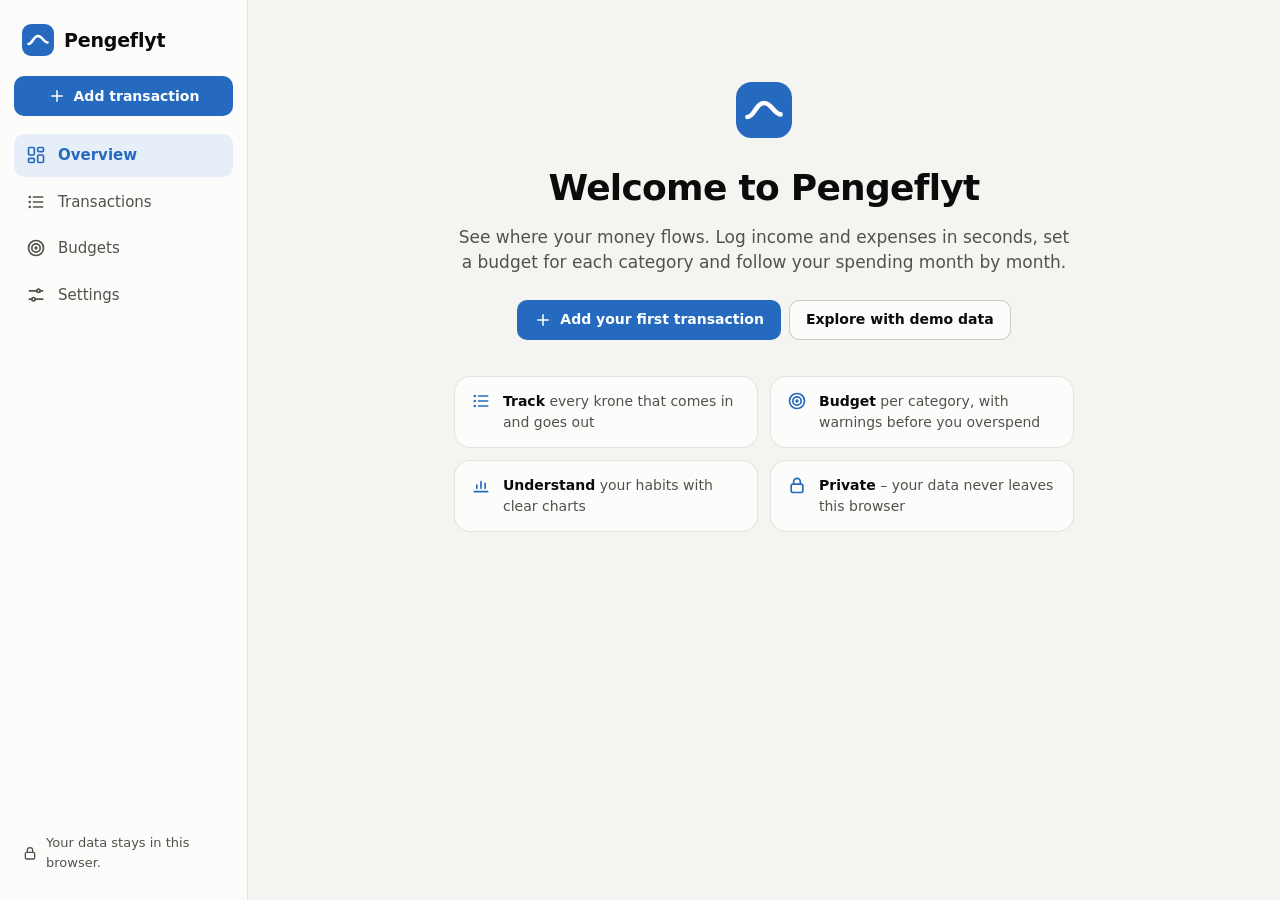
==== index.html @ 9e04ea1e "Add Pengeflyt, a personal finance tracker A zero-install web app (plain HTML, CSS and JavaScript) fo" ====
<!doctype html>
<html lang="en">
<head>
  <meta charset="utf-8">
  <meta name="viewport" content="width=device-width, initial-scale=1, viewport-fit=cover">
  <title>Pengeflyt · Personal finance tracker</title>
  <meta name="description" content="Pengeflyt is a personal finance tracker: log income and expenses, set monthly budgets per category and see where your money goes.">
  <meta name="color-scheme" content="light dark">
  <link rel="icon" href="favicon.svg" type="image/svg+xml">
  <link rel="stylesheet" href="styles.css">
  <script type="module" src="src/app.js"></script>
</head>
<body>
  <a class="skip-link" href="#view">Skip to content</a>

  <div class="app">
    <nav class="sidebar" aria-label="Main">
      <a class="brand" href="#/dashboard">
        <svg class="logo" width="32" height="32" viewBox="0 0 32 32" aria-hidden="true">
          <rect width="32" height="32" rx="9" fill="#256abf"/>
          <path d="M6.5 20c3.8 0 5-8 9.5-8s5.7 6.5 9.5 6.5" fill="none" stroke="#fff" stroke-width="2.6" stroke-linecap="round"/>
        </svg>
        <span>Pengeflyt</span>
      </a>
      <button type="button" class="button button-primary sidebar-add" data-action="add-transaction">
        <span data-icon="plus"></span>Add transaction
      </button>
      <a class="nav-link" href="#/dashboard" data-route="dashboard"><span data-icon="overview"></span><span>Overview</span></a>
      <a class="nav-link" href="#/transactions" data-route="transactions"><span data-icon="list"></span><span>Transactions</span></a>
      <a class="nav-link" href="#/budgets" data-route="budgets"><span data-icon="target"></span><span>Budgets</span></a>
      <a class="nav-link" href="#/settings" data-route="settings"><span data-icon="settings"></span><span>Settings</span></a>
      <p class="sidebar-foot"><span data-icon="lock"></span>Your data stays in this browser.</p>
    </nav>

    <main id="view" class="view" tabindex="-1">
      <p class="loading">Loading…</p>
      <noscript>Pengeflyt needs JavaScript to run.</noscript>
    </main>
  </div>

  <button type="button" class="fab" data-action="add-transaction" aria-label="Add transaction"><span data-icon="plus"></span></button>
  <div id="toasts" class="toasts" aria-live="polite"></div>
  <input type="file" id="import-file" accept=".json,application/json" hidden>

  <!-- Add / edit transaction -->
  <dialog id="tx-dialog" class="sheet" aria-labelledby="tx-dialog-title">
    <form method="dialog" novalidate>
      <header class="sheet-header">
        <h2 id="tx-dialog-title">Add transaction</h2>
        <button type="button" class="icon-button" data-close aria-label="Close"><span data-icon="close"></span></button>
      </header>
      <div class="sheet-body">
        <fieldset class="segmented segmented-wide">
          <legend class="visually-hidden">Type</legend>
          <label><input type="radio" name="type" value="expense" checked><span>Expense</span></label>
          <label><input type="radio" name="type" value="income"><span>Income</span></label>
        </fieldset>

        <div class="field">
          <label for="tx-amount">Amount</label>
          <div class="amount-input">
            <input id="tx-amount" name="amount" inputmode="decimal" autocomplete="off" placeholder="0" aria-describedby="tx-amount-error">
            <span class="amount-currency" data-slot="currency">kr</span>
          </div>
          <p class="field-error" id="tx-amount-error" hidden></p>
        </div>

        <fieldset class="field">
          <legend>Category</legend>
          <div class="category-grid" data-slot="categories"></div>
          <p class="field-error" id="tx-category-error" hidden></p>
        </fieldset>

        <div class="field-row">
          <div class="field">
            <label for="tx-date">Date</label>
            <input class="input" id="tx-date" name="date" type="date" aria-describedby="tx-date-error">
            <p class="field-error" id="tx-date-error" hidden></p>
          </div>
          <div class="field">
            <label for="tx-note">Note <span class="optional">(optional)</span></label>
            <input class="input" id="tx-note" name="note" maxlength="120" autocomplete="off" placeholder="e.g. Weekly shop" aria-describedby="tx-note-error">
            <p class="field-error" id="tx-note-error" hidden></p>
          </div>
        </div>
      </div>
      <footer class="sheet-footer">
        <button type="button" class="button button-ghost-danger" data-delete hidden><span data-icon="trash"></span>Delete</button>
        <span class="spacer"></span>
        <button type="button" class="button button-secondary" data-close>Cancel</button>
        <button type="submit" class="button button-primary">Save</button>
      </footer>
    </form>
  </dialog>

  <!-- Set a monthly budget for one category -->
  <dialog id="budget-dialog" class="sheet sheet-small" aria-labelledby="budget-dialog-title">
    <form method="dialog" novalidate>
      <header class="sheet-header">
        <h2 id="budget-dialog-title">Budget</h2>
        <button type="button" class="icon-button" data-close aria-label="Close"><span data-icon="close"></span></button>
      </header>
      <div class="sheet-body">
        <div class="field">
          <label for="budget-amount">Monthly budget</label>
          <div class="amount-input">
            <input id="budget-amount" name="amount" inputmode="decimal" autocomplete="off" placeholder="0" aria-describedby="budget-hint budget-amount-error">
            <span class="amount-currency" data-slot="currency">kr</span>
          </div>
          <p class="field-error" id="budget-amount-error" hidden></p>
        </div>
        <p class="field-hint" id="budget-hint">
          <span data-slot="hint"></span>
          <button type="button" class="link-button" data-use-suggestion hidden></button>
        </p>
      </div>
      <footer class="sheet-footer">
        <button type="button" class="button button-ghost-danger" data-remove hidden>Remove budget</button>
        <span class="spacer"></span>
        <button type="button" class="button button-secondary" data-close>Cancel</button>
        <button type="submit" class="button button-primary">Save</button>
      </footer>
    </form>
  </dialog>

  <!-- Yes/no questions -->
  <dialog id="confirm-dialog" class="sheet sheet-small" aria-labelledby="confirm-title">
    <form method="dialog">
      <div class="sheet-body confirm-body">
        <h2 id="confirm-title" data-slot="title"></h2>
        <p data-slot="message"></p>
      </div>
      <footer class="sheet-footer">
        <span class="spacer"></span>
        <button value="cancel" class="button button-secondary">Cancel</button>
        <button value="confirm" class="button button-primary" data-slot="confirm">OK</button>
      </footer>
    </form>
  </dialog>

  <script>
    // Browsers refuse to load the app's JavaScript modules from a file:// address,
    // so explain how to start it properly instead of showing a blank page.
    if (location.protocol === 'file:') {
      document.getElementById('view').innerHTML =
        '<div class="file-warning"><h1>Almost there!</h1>' +
        '<p>Browsers block this app when it is opened directly as a file. Start the small local web server from the project folder:</p>' +
        '<pre>python3 serve.py</pre><p>…and open <a href="http://localhost:8000">http://localhost:8000</a>.</p></div>';
    }
  </script>
</body>
</html>
---- styles.css ----
/* Pengeflyt – styles.
   All colors are tokens (custom properties) defined once here and swapped for dark mode.
   Chart colors were checked for contrast and color-blind safety. */

:root {
  color-scheme: light;
  --page: #f4f4f1;
  --surface: #fcfcfb;
  --surface-2: #f0efec;
  --surface-3: #e6e5e0;
  --text: #0b0b0b;
  --text-2: #52514e;
  --text-3: #898781;
  --border: rgba(11, 11, 11, 0.1);
  --border-strong: rgba(11, 11, 11, 0.2);
  --grid: #e1e0d9;
  --axis: #c3c2b7;
  --accent: #256abf;
  --accent-hover: #1c5cab;
  --accent-text: #256abf;
  --accent-soft: rgba(42, 120, 214, 0.1);
  --on-accent: #ffffff;
  --income: #2a78d6;
  --expense: #eb6834;
  --meter-ok: #2a78d6;
  --good: #0ca30c;
  --warning: #fab219;
  --critical: #d03b3b;
  --good-text: #006300;
  --critical-text: #b42828;
  --hover-band: rgba(11, 11, 11, 0.045);
  --toast-bg: #1f1f1e;
  --toast-text: #f0efec;
  --toast-action: #8cbcf5;
  --backdrop: rgba(11, 11, 11, 0.45);
  --shadow-sm: 0 1px 2px rgba(11, 11, 11, 0.04);
  --shadow-lg: 0 16px 40px rgba(11, 11, 11, 0.18), 0 2px 8px rgba(11, 11, 11, 0.08);
  --radius: 16px;
  --radius-sm: 10px;
  --font: system-ui, -apple-system, "Segoe UI", Roboto, "Helvetica Neue", sans-serif;
}

@media (prefers-color-scheme: dark) {
  :root:not([data-theme="light"]) {
    color-scheme: dark;
    --page: #0d0d0d;
    --surface: #1a1a19;
    --surface-2: #242423;
    --surface-3: #2f2f2d;
    --text: #f0efec;
    --text-2: #c3c2b7;
    --text-3: #898781;
    --border: rgba(255, 255, 255, 0.1);
    --border-strong: rgba(255, 255, 255, 0.2);
    --grid: #2c2c2a;
    --axis: #383835;
    --accent-hover: #2a78d6;
    --accent-text: #6da7ec;
    --accent-soft: rgba(57, 135, 229, 0.16);
    --income: #3987e5;
    --expense: #d95926;
    --meter-ok: #3987e5;
    --good-text: #0ca30c;
    --critical-text: #e66767;
    --hover-band: rgba(255, 255, 255, 0.05);
    --toast-bg: #f0efec;
    --toast-text: #0b0b0b;
    --toast-action: #1c5cab;
    --backdrop: rgba(0, 0, 0, 0.6);
    --shadow-sm: none;
    --shadow-lg: 0 16px 40px rgba(0, 0, 0, 0.55);
  }
}

:root[data-theme="dark"] {
  color-scheme: dark;
  --page: #0d0d0d;
  --surface: #1a1a19;
  --surface-2: #242423;
  --surface-3: #2f2f2d;
  --text: #f0efec;
  --text-2: #c3c2b7;
  --text-3: #898781;
  --border: rgba(255, 255, 255, 0.1);
  --border-strong: rgba(255, 255, 255, 0.2);
  --grid: #2c2c2a;
  --axis: #383835;
  --accent-hover: #2a78d6;
  --accent-text: #6da7ec;
  --accent-soft: rgba(57, 135, 229, 0.16);
  --income: #3987e5;
  --expense: #d95926;
  --meter-ok: #3987e5;
  --good-text: #0ca30c;
  --critical-text: #e66767;
  --hover-band: rgba(255, 255, 255, 0.05);
  --toast-bg: #f0efec;
  --toast-text: #0b0b0b;
  --toast-action: #1c5cab;
  --backdrop: rgba(0, 0, 0, 0.6);
  --shadow-sm: none;
  --shadow-lg: 0 16px 40px rgba(0, 0, 0, 0.55);
}

/* ---------- Base ---------- */

*,
*::before,
*::after {
  box-sizing: border-box;
}

html {
  -webkit-text-size-adjust: 100%;
}

body {
  margin: 0;
  background: var(--page);
  color: var(--text);
  font: 15px/1.5 var(--font);
  -webkit-font-smoothing: antialiased;
}

h1,
h2,
h3,
p {
  margin: 0;
}

a {
  color: var(--accent-text);
}

button,
input,
select {
  font: inherit;
  color: inherit;
}

:focus-visible {
  outline: 2px solid var(--accent);
  outline-offset: 2px;
}

/* Without this, classes like .button (display: inline-flex) would show "hidden" elements. */
[hidden] {
  display: none !important;
}

.icon {
  flex: none;
  display: block;
}

[data-icon] {
  display: inline-flex;
}

.visually-hidden {
  position: absolute !important;
  width: 1px;
  height: 1px;
  padding: 0;
  margin: -1px;
  overflow: hidden;
  clip: rect(0 0 0 0);
  white-space: nowrap;
  border: 0;
}

.skip-link {
  position: absolute;
  left: 12px;
  top: -48px;
  z-index: 100;
  padding: 8px 12px;
  border-radius: var(--radius-sm);
  background: var(--surface);
}

.skip-link:focus {
  top: 12px;
  box-shadow: var(--shadow-lg); /* only when visible, or the shadow peeks into the page */
}

.muted {
  color: var(--text-2);
}

.muted-note {
  color: var(--text-2);
  font-size: 14px;
}

kbd {
  display: inline-block;
  padding: 0 5px;
  border: 1px solid var(--border-strong);
  border-bottom-width: 2px;
  border-radius: 5px;
  font: 12px/1.6 var(--font);
}

/* ---------- Layout ---------- */

.app {
  display: grid;
  grid-template-columns: 248px minmax(0, 1fr);
  min-height: 100vh;
  min-height: 100dvh;
}

.sidebar {
  position: sticky;
  top: 0;
  height: 100vh;
  height: 100dvh;
  display: flex;
  flex-direction: column;
  gap: 4px;
  padding: 20px 14px;
  background: var(--surface);
  border-right: 1px solid var(--border);
}

.brand {
  display: flex;
  align-items: center;
  gap: 10px;
  padding: 4px 8px 16px;
  color: var(--text);
  font-size: 19px;
  font-weight: 700;
  letter-spacing: -0.01em;
  text-decoration: none;
}

.sidebar-add {
  margin: 0 0 14px;
}

.nav-link {
  display: flex;
  align-items: center;
  gap: 12px;
  padding: 10px 12px;
  border-radius: var(--radius-sm);
  color: var(--text-2);
  font-weight: 500;
  text-decoration: none;
}

.nav-link:hover {
  background: var(--surface-2);
  color: var(--text);
}

.nav-link[aria-current="page"] {
  background: var(--accent-soft);
  color: var(--accent-text);
  font-weight: 600;
}

.sidebar-foot {
  margin-top: auto;
  display: flex;
  gap: 8px;
  align-items: center;
  padding: 8px;
  color: var(--text-2);
  font-size: 13px;
}

.sidebar-foot .icon {
  width: 16px;
  height: 16px;
}

.view {
  width: 100%;
  max-width: 1120px;
  margin: 0 auto;
  padding: 28px 32px 56px;
}

.view:focus {
  outline: none;
}

.loading {
  color: var(--text-2);
}

.fab {
  display: none;
}

.page-header {
  display: flex;
  flex-wrap: wrap;
  align-items: center;
  justify-content: space-between;
  gap: 12px 16px;
  margin-bottom: 20px;
}

.page-header h1 {
  font-size: 28px;
  font-weight: 700;
  letter-spacing: -0.02em;
}

.page-actions {
  display: flex;
  flex-wrap: wrap;
  align-items: center;
  gap: 8px;
}

.stack {
  display: grid;
  gap: 16px;
}

.view > * + * {
  margin-top: 16px;
}

.grid-2 {
  display: grid;
  grid-template-columns: repeat(auto-fit, minmax(min(100%, 400px), 1fr));
  gap: 16px;
  align-items: start;
}

/* ---------- Cards ---------- */

.card {
  min-width: 0;
  padding: 20px;
  background: var(--surface);
  border: 1px solid var(--border);
  border-radius: var(--radius);
  box-shadow: var(--shadow-sm);
}

.card-header {
  display: flex;
  align-items: flex-start;
  justify-content: space-between;
  gap: 12px;
  margin-bottom: 16px;
}

.card-title {
  font-size: 16px;
  font-weight: 600;
}

.card-subtitle {
  margin-top: 2px;
  color: var(--text-2);
  font-size: 13px;
}

.link,
.link-button {
  flex: none;
  padding: 0;
  border: 0;
  background: none;
  color: var(--accent-text);
  font-size: 14px;
  font-weight: 600;
  text-decoration: none;
  cursor: pointer;
}

.link:hover,
.link-button:hover {
  text-decoration: underline;
}

/* ---------- Buttons & inputs ---------- */

.button {
  display: inline-flex;
  align-items: center;
  justify-content: center;
  gap: 8px;
  min-height: 40px;
  padding: 0 16px;
  border: 1px solid transparent;
  border-radius: var(--radius-sm);
  font-size: 14px;
  font-weight: 600;
  line-height: 1.2;
  text-decoration: none;
  white-space: nowrap;
  cursor: pointer;
  transition: background-color 0.15s, border-color 0.15s;
}

.button .icon {
  width: 18px;
  height: 18px;
}

.button-small {
  min-height: 32px;
  padding: 0 12px;
  font-size: 13px;
}

.button-primary {
  background: var(--accent);
  color: var(--on-accent);
}

.button-primary:hover {
  background: var(--accent-hover);
}

.button-secondary {
  background: var(--surface);
  border-color: var(--border-strong);
  color: var(--text);
}

.button-secondary:hover {
  background: var(--surface-2);
}

.button-danger {
  background: var(--critical);
  color: #fff;
}

.button-danger:hover {
  background: #b42828;
}

.button-ghost-danger {
  padding: 0 10px;
  background: transparent;
  color: var(--critical-text);
}

.button-ghost-danger:hover {
  background: color-mix(in oklab, var(--critical) 10%, transparent);
}

.button:disabled {
  opacity: 0.45;
  cursor: not-allowed;
}

.button-row {
  display: flex;
  flex-wrap: wrap;
  gap: 8px;
}

.icon-button {
  display: grid;
  place-items: center;
  width: 36px;
  height: 36px;
  padding: 0;
  border: 0;
  border-radius: var(--radius-sm);
  background: transparent;
  color: var(--text-2);
  cursor: pointer;
}

.icon-button:hover {
  background: var(--surface-2);
  color: var(--text);
}

.input {
  min-height: 40px;
  padding: 0 12px;
  border: 1px solid var(--border-strong);
  border-radius: var(--radius-sm);
  background: var(--surface);
  color: var(--text);
}

.input:focus-visible {
  outline: 2px solid var(--accent);
  outline-offset: -1px;
}

select.input {
  padding-right: 8px;
}

.segmented {
  display: inline-flex;
  gap: 2px;
  margin: 0;
  padding: 3px;
  border: 0;
  border-radius: var(--radius-sm);
  background: var(--surface-3);
}

.segmented label {
  position: relative;
  flex: 1;
}

.segmented input {
  position: absolute;
  inset: 0;
  margin: 0;
  opacity: 0;
  cursor: pointer;
}

.segmented span {
  display: block;
  padding: 6px 12px;
  border-radius: 8px;
  color: var(--text-2);
  font-size: 14px;
  font-weight: 500;
  text-align: center;
  white-space: nowrap;
}

.segmented input:checked + span {
  background: var(--surface);
  color: var(--text);
  box-shadow: 0 1px 3px rgba(11, 11, 11, 0.12);
}

.segmented input:focus-visible + span {
  outline: 2px solid var(--accent);
  outline-offset: 1px;
}

.segmented-wide {
  display: flex;
}

.segmented-wide span {
  padding: 8px 12px;
  font-size: 15px;
}

/* ---------- Month switcher ---------- */

.month-switcher {
  display: inline-flex;
  align-items: center;
  padding: 3px;
  background: var(--surface);
  border: 1px solid var(--border);
  border-radius: 999px;
}

.month-switcher .icon-button {
  width: 34px;
  height: 34px;
  border-radius: 999px;
}

.month-label {
  min-width: 140px;
  padding: 6px 8px;
  border: 0;
  border-radius: 999px;
  background: none;
  font-weight: 600;
  cursor: pointer;
}

.month-label:hover {
  background: var(--surface-2);
}

/* ---------- Overview ---------- */

.hero-label {
  color: var(--text-2);
  font-size: 14px;
  font-weight: 500;
}

.hero-value {
  margin: 4px 0 6px;
  font-size: clamp(40px, 7vw, 56px);
  font-weight: 650;
  line-height: 1.05;
  letter-spacing: -0.02em;
}

.hero-note {
  color: var(--text-2);
}

.stats {
  display: grid;
  grid-template-columns: repeat(auto-fit, minmax(130px, 1fr));
  gap: 16px;
  margin: 20px 0 0;
  padding-top: 18px;
  border-top: 1px solid var(--border);
}

.stat dt {
  color: var(--text-2);
  font-size: 13px;
  font-weight: 500;
}

.stat dd {
  margin: 0;
}

.stat .stat-value {
  margin-top: 2px;
  font-size: 22px;
  font-weight: 600;
  letter-spacing: -0.01em;
}

.stat-note,
.delta {
  color: var(--text-2);
  font-size: 13px;
}

.delta {
  display: inline-flex;
  align-items: center;
  gap: 3px;
}

.delta.is-good {
  color: var(--good-text);
}

.delta.is-bad {
  color: var(--critical-text);
}

.cat-bars {
  display: grid;
  gap: 2px;
  margin: 0;
  padding: 0;
  list-style: none;
}

.cat-bar {
  display: grid;
  grid-template-columns: minmax(0, 1fr) auto;
  grid-template-areas:
    "label value"
    "bar bar";
  gap: 6px 12px;
  margin: 0 -10px;
  padding: 8px 10px;
  border-radius: var(--radius-sm);
  color: inherit;
  text-decoration: none;
}

.cat-bar:hover {
  background: var(--surface-2);
}

.cat-bar-label {
  grid-area: label;
  display: flex;
  align-items: center;
  gap: 8px;
  min-width: 0;
  font-weight: 500;
}

.cat-bar-value {
  grid-area: value;
  display: flex;
  gap: 8px;
  align-items: baseline;
  font-variant-numeric: tabular-nums;
}

.cat-bar-value strong {
  font-weight: 600;
}

.cat-bar-share {
  min-width: 3ch;
  color: var(--text-2);
  font-size: 13px;
  text-align: right;
}

.cat-bar-track {
  grid-area: bar;
  height: 8px;
}

.cat-bar-fill {
  display: block;
  height: 100%;
  min-width: 2px;
  border-radius: 0 4px 4px 0;
  background: var(--expense);
}

.cat-icon {
  font-size: 18px;
  line-height: 1;
}

.cat-name {
  display: flex;
  align-items: center;
  gap: 8px;
  min-width: 0;
  font-weight: 500;
}

/* Income vs. expenses chart */

.toggle {
  display: inline-flex;
  flex: none;
  padding: 2px;
  border-radius: 8px;
  background: var(--surface-3);
}

.toggle button {
  display: grid;
  place-items: center;
  width: 32px;
  height: 28px;
  padding: 0;
  border: 0;
  border-radius: 6px;
  background: transparent;
  color: var(--text-2);
  cursor: pointer;
}

.toggle button[aria-pressed="true"] {
  background: var(--surface);
  color: var(--text);
  box-shadow: 0 1px 3px rgba(11, 11, 11, 0.12);
}

.legend {
  display: flex;
  flex-wrap: wrap;
  gap: 16px;
  margin-bottom: 8px;
  color: var(--text-2);
  font-size: 13px;
}

.legend-item {
  display: inline-flex;
  align-items: center;
  gap: 6px;
}

.legend-swatch {
  width: 10px;
  height: 10px;
  border-radius: 2px;
}

.swatch-income,
.key-income {
  background: var(--income);
}

.swatch-expense,
.key-expense {
  background: var(--expense);
}

.chart {
  position: relative;
  min-height: 240px;
}

.chart svg {
  display: block;
  overflow: visible;
}

.chart .gridline {
  stroke: var(--grid);
  stroke-width: 1;
}

.chart .baseline {
  stroke: var(--axis);
  stroke-width: 1;
}

.chart .tick {
  fill: var(--text-3);
  font-size: 11px;
  font-variant-numeric: tabular-nums;
}

.chart .x-tick {
  font-size: 12px;
}

.chart .x-tick.is-selected {
  fill: var(--text);
  font-weight: 600;
}

.chart .bar-income {
  fill: var(--income);
}

.chart .bar-expense {
  fill: var(--expense);
}

.chart .band {
  fill: transparent;
}

.chart .band.is-active {
  fill: var(--hover-band);
}

.chart .hit {
  fill: transparent;
  outline: none;
}

.chart .hit:focus-visible {
  stroke: var(--accent);
  stroke-width: 2;
}

.chart-tooltip {
  position: absolute;
  top: 0;
  left: 0;
  z-index: 5;
  min-width: 168px;
  padding: 10px 12px;
  border: 1px solid var(--border);
  border-radius: var(--radius-sm);
  background: var(--surface);
  box-shadow: var(--shadow-lg);
  font-size: 13px;
  pointer-events: none;
}

.tooltip-title {
  margin-bottom: 6px;
  color: var(--text-2);
  font-weight: 600;
}

.tooltip-row {
  display: flex;
  align-items: center;
  gap: 8px;
  margin-top: 2px;
}

.tooltip-row strong {
  font-variant-numeric: tabular-nums;
}

.tooltip-row span:last-child {
  color: var(--text-2);
}

.tooltip-key {
  width: 12px;
  height: 2px;
  border-radius: 1px;
}

.tooltip-net {
  margin-top: 6px;
  padding-top: 6px;
  border-top: 1px solid var(--border);
}

.table-scroll {
  overflow-x: auto;
}

.data-table {
  width: 100%;
  border-collapse: collapse;
  font-size: 14px;
  font-variant-numeric: tabular-nums;
}

.data-table th,
.data-table td {
  padding: 8px 6px;
  border-bottom: 1px solid var(--border);
  text-align: right;
  white-space: nowrap;
}

.data-table th:first-child {
  text-align: left;
}

.data-table thead th {
  color: var(--text-2);
  font-size: 13px;
  font-weight: 600;
}

.data-table tbody th {
  font-weight: 500;
}

/* Budget meters & status */

.meter {
  position: relative;
  height: 8px;
  border-radius: 999px;
  background: var(--surface-3);
  background: color-mix(in oklab, var(--meter-color) 18%, var(--surface));
}

.meter-ok {
  --meter-color: var(--meter-ok);
}

.meter-warning {
  --meter-color: var(--warning);
}

.meter-over {
  --meter-color: var(--critical);
}

.meter-fill {
  display: block;
  height: 100%;
  border-radius: 999px;
  background: var(--meter-color);
}

.meter-pace {
  position: absolute;
  top: -4px;
  bottom: -4px;
  width: 2px;
  margin-left: -1px;
  border-radius: 1px;
  background: var(--text);
  opacity: 0.6;
}

.status {
  display: inline-flex;
  flex: none;
  align-items: center;
  gap: 6px;
  white-space: nowrap;
  color: var(--text-2);
  font-size: 13px;
  font-weight: 500;
}

.status .icon {
  width: 16px;
  height: 16px;
}

.status-ok .icon {
  color: var(--good);
}

.status-warning .icon {
  color: var(--warning);
}

.status-over .icon {
  color: var(--critical);
}

.watch-list,
.budget-list,
.plain-list {
  display: grid;
  margin: 0;
  padding: 0;
  list-style: none;
}

.watch-list {
  gap: 18px;
}

.watch-head,
.watch-foot,
.budget-row-head,
.budget-row-figures {
  display: flex;
  align-items: center;
  justify-content: space-between;
  gap: 12px;
}

.watch-head {
  margin-bottom: 8px;
}

.watch-figures {
  font-variant-numeric: tabular-nums;
  white-space: nowrap;
}

.watch-foot {
  margin-top: 8px;
  font-size: 13px;
}

.all-good {
  display: flex;
  flex-wrap: wrap;
  align-items: center;
  gap: 8px;
  color: var(--text-2);
}

.callout {
  display: grid;
  justify-items: start;
  gap: 12px;
  color: var(--text-2);
}

/* ---------- Transactions ---------- */

.filters {
  display: flex;
  flex-wrap: wrap;
  align-items: center;
  gap: 8px;
}

.search {
  position: relative;
  flex: 1 1 220px;
}

.search .icon {
  position: absolute;
  left: 12px;
  top: 50%;
  transform: translateY(-50%);
  color: var(--text-3);
  pointer-events: none;
}

.search .input {
  width: 100%;
  padding-left: 38px;
}

.list-summary {
  display: flex;
  flex-wrap: wrap;
  align-items: center;
  gap: 4px 16px;
  color: var(--text-2);
  font-size: 14px;
}

.list-summary strong {
  color: var(--text);
  font-weight: 600;
}

.tx-card {
  padding: 8px 10px 10px;
}

.day-group + .day-group {
  margin-top: 4px;
}

.day-header {
  display: flex;
  justify-content: space-between;
  gap: 12px;
  padding: 12px 10px 4px;
  color: var(--text-2);
  font-size: 13px;
  font-weight: 600;
}

.day-total {
  font-weight: 500;
  font-variant-numeric: tabular-nums;
}

.tx-list {
  margin: 0;
  padding: 0;
  list-style: none;
}

.tx-row {
  display: grid;
  grid-template-columns: 40px minmax(0, 1fr) auto;
  align-items: center;
  gap: 12px;
  width: 100%;
  padding: 8px 10px;
  border: 0;
  border-radius: 12px;
  background: none;
  text-align: left;
  cursor: pointer;
}

.tx-row:hover {
  background: var(--surface-2);
}

.tx-icon {
  display: grid;
  place-items: center;
  width: 40px;
  height: 40px;
  border-radius: 12px;
  background: var(--surface-2);
  font-size: 20px;
}

.tx-row:hover .tx-icon {
  background: var(--surface);
}

.tx-main {
  min-width: 0;
}

.tx-title,
.tx-sub {
  display: block;
  overflow: hidden;
  text-overflow: ellipsis;
  white-space: nowrap;
}

.tx-title {
  font-weight: 500;
}

.tx-sub {
  color: var(--text-2);
  font-size: 13px;
}

.tx-amount {
  font-weight: 600;
  font-variant-numeric: tabular-nums;
  white-space: nowrap;
}

.tx-amount.is-income {
  color: var(--good-text);
}

.card > .tx-list {
  margin: -8px -10px;
}

.empty {
  display: grid;
  justify-items: center;
  gap: 6px;
  padding: 36px 16px;
  color: var(--text-2);
  text-align: center;
}

.empty-emoji {
  font-size: 40px;
}

.empty h2 {
  color: var(--text);
  font-size: 18px;
}

.empty .button-row {
  justify-content: center;
  margin-top: 10px;
}

/* ---------- Budgets ---------- */

.budget-summary-top {
  display: flex;
  align-items: flex-start;
  justify-content: space-between;
  gap: 16px;
  margin-bottom: 16px;
}

.summary-value {
  margin: 2px 0;
  font-size: 36px;
  font-weight: 650;
  line-height: 1.1;
  letter-spacing: -0.02em;
}

.budget-summary .meter {
  height: 12px;
}

.pace-note {
  margin-top: 12px;
  color: var(--text-2);
  font-size: 14px;
}

.budget-list {
  gap: 4px;
}

.budget-row {
  display: grid;
  gap: 8px;
  padding: 12px 0 14px;
  border-top: 1px solid var(--border);
}

.budget-row:first-child {
  padding-top: 0;
  border-top: 0;
}

.budget-row-figures {
  font-size: 14px;
  font-variant-numeric: tabular-nums;
}

.unbudgeted-row {
  display: grid;
  grid-template-columns: minmax(0, 1fr) auto auto;
  align-items: center;
  gap: 12px;
  padding: 10px 0;
  border-top: 1px solid var(--border);
  font-size: 14px;
}

.unbudgeted-row:first-child {
  border-top: 0;
}

.callout-card p {
  margin-top: 6px;
  color: var(--text-2);
}

/* ---------- Settings ---------- */

.settings-grid {
  display: grid;
  grid-template-columns: repeat(auto-fit, minmax(min(100%, 240px), 1fr));
  gap: 16px;
  margin-top: 14px;
}

.settings-grid .input {
  width: 100%;
}

.settings-text {
  display: flex;
  gap: 10px;
  margin: 8px 0 14px;
  color: var(--text-2);
}

.settings-text .icon {
  margin-top: 2px;
}

.settings-text strong {
  color: var(--text);
}

.danger-zone {
  border-color: color-mix(in oklab, var(--critical) 35%, transparent);
}

.about {
  color: var(--text-2);
  font-size: 13px;
  text-align: center;
}

/* ---------- Welcome ---------- */

.welcome {
  display: grid;
  justify-items: center;
  max-width: 620px;
  margin: 6vh auto 0;
  text-align: center;
}

.welcome h1 {
  margin-top: 16px;
  font-size: clamp(28px, 5vw, 36px);
  letter-spacing: -0.02em;
}

.welcome-lead {
  margin: 10px 0 24px;
  color: var(--text-2);
  font-size: 17px;
}

.welcome .button-row {
  justify-content: center;
}

.welcome-points {
  display: grid;
  grid-template-columns: repeat(auto-fit, minmax(min(100%, 260px), 1fr));
  gap: 12px;
  width: 100%;
  margin: 36px 0 0;
  padding: 0;
  list-style: none;
  text-align: left;
}

.welcome-points li {
  display: flex;
  gap: 12px;
  padding: 14px 16px;
  border: 1px solid var(--border);
  border-radius: var(--radius);
  background: var(--surface);
  color: var(--text-2);
  font-size: 14px;
}

.welcome-points .icon {
  color: var(--accent-text);
}

.welcome-points strong {
  color: var(--text);
}

.file-warning {
  max-width: 560px;
  margin: 10vh auto;
  display: grid;
  gap: 12px;
}

.file-warning pre {
  margin: 0;
  padding: 12px 14px;
  border-radius: var(--radius-sm);
  background: var(--surface-2);
}

/* ---------- Dialogs ---------- */

dialog.sheet {
  width: min(560px, calc(100% - 32px));
  max-height: calc(100dvh - 48px);
  padding: 0;
  border: 1px solid var(--border);
  border-radius: 20px;
  background: var(--surface);
  color: var(--text);
  box-shadow: var(--shadow-lg);
}

dialog.sheet-small {
  width: min(440px, calc(100% - 32px));
}

dialog.sheet::backdrop {
  background: var(--backdrop);
}

dialog.sheet[open] {
  animation: sheet-in 0.18s ease-out;
}

dialog.sheet form {
  display: flex;
  flex-direction: column;
  max-height: inherit;
}

.sheet-header {
  display: flex;
  align-items: center;
  justify-content: space-between;
  gap: 12px;
  padding: 18px 20px 6px;
}

.sheet-header h2 {
  font-size: 19px;
}

.sheet-body {
  display: grid;
  grid-template-columns: minmax(0, 1fr);
  gap: 16px;
  padding: 10px 20px 18px;
  overflow-y: auto;
}

.confirm-body {
  gap: 8px;
  padding-top: 22px;
}

.confirm-body h2 {
  font-size: 19px;
}

.confirm-body p {
  color: var(--text-2);
}

.sheet-footer {
  display: flex;
  align-items: center;
  gap: 8px;
  padding: 14px 20px;
  border-top: 1px solid var(--border);
}

.spacer {
  flex: 1;
}

fieldset {
  min-width: 0;
  margin: 0;
  padding: 0;
  border: 0;
}

.field {
  display: grid;
  grid-template-columns: minmax(0, 1fr);
  align-content: start;
  gap: 6px;
}

.field > label,
.field > legend {
  padding: 0;
  margin-bottom: 6px;
  color: var(--text-2);
  font-size: 13px;
  font-weight: 600;
}

.field > label {
  margin-bottom: 0;
}

.field .input {
  width: 100%;
}

.optional {
  font-weight: 400;
}

.field-row {
  display: grid;
  grid-template-columns: minmax(0, 170px) minmax(0, 1fr);
  gap: 12px;
}

.field-hint {
  color: var(--text-2);
  font-size: 13px;
}

.field-hint .link-button {
  font-size: 13px;
}

.field-error {
  color: var(--critical-text);
  font-size: 13px;
  font-weight: 500;
}

.input[aria-invalid="true"],
.amount-input:has(input[aria-invalid="true"]) {
  border-color: var(--critical);
}

.amount-input {
  display: flex;
  align-items: center;
  gap: 8px;
  padding: 0 14px;
  border: 1px solid var(--border-strong);
  border-radius: 12px;
  background: var(--surface);
}

.amount-input:focus-within {
  outline: 2px solid var(--accent);
  outline-offset: -1px;
}

.amount-input input {
  flex: 1;
  width: 0; /* an input's default width (~20 characters at 28px) is wider than a phone */
  min-width: 0;
  height: 56px;
  padding: 0;
  border: 0;
  outline: none;
  background: transparent;
  font-size: 28px;
  font-weight: 600;
  font-variant-numeric: tabular-nums;
}

.amount-currency {
  color: var(--text-2);
  font-size: 18px;
  font-weight: 500;
}

.category-grid {
  display: grid;
  grid-template-columns: repeat(auto-fill, minmax(104px, 1fr));
  gap: 8px;
}

.category-option {
  position: relative;
}

.category-option input {
  position: absolute;
  inset: 0;
  margin: 0;
  opacity: 0;
  cursor: pointer;
}

.category-option > span {
  display: flex;
  flex-direction: column;
  align-items: center;
  gap: 4px;
  height: 100%;
  padding: 10px 6px;
  border: 1px solid var(--border-strong);
  border-radius: 12px;
  font-size: 13px;
  line-height: 1.2;
  text-align: center;
}

.category-emoji {
  font-size: 22px;
}

.category-option:hover > span {
  background: var(--surface-2);
}

.category-option input:checked + span {
  border-color: var(--accent);
  background: var(--accent-soft);
  box-shadow: inset 0 0 0 1px var(--accent);
}

.category-option input:focus-visible + span {
  outline: 2px solid var(--accent);
  outline-offset: 2px;
}

/* ---------- Toasts ---------- */

.toasts {
  position: fixed;
  left: 50%;
  bottom: 24px;
  z-index: 50;
  display: grid;
  gap: 8px;
  width: min(460px, calc(100% - 32px));
  transform: translateX(-50%);
  pointer-events: none;
}

.toast {
  display: flex;
  align-items: center;
  justify-content: space-between;
  gap: 12px;
  padding: 12px 12px 12px 16px;
  border-radius: 12px;
  background: var(--toast-bg);
  color: var(--toast-text);
  box-shadow: var(--shadow-lg);
  font-size: 14px;
  pointer-events: auto;
  animation: toast-in 0.2s ease-out;
}

.toast.is-leaving {
  opacity: 0;
  transform: translateY(6px);
  transition: opacity 0.18s, transform 0.18s;
}

.toast-action {
  flex: none;
  padding: 4px 8px;
  border: 0;
  border-radius: 6px;
  background: none;
  color: var(--toast-action);
  font-weight: 700;
  cursor: pointer;
}

.toast-action:hover {
  text-decoration: underline;
}

@keyframes toast-in {
  from {
    opacity: 0;
    transform: translateY(8px);
  }
}

@keyframes sheet-in {
  from {
    opacity: 0;
    transform: translateY(12px);
  }
}

/* ---------- Phones & small tablets ---------- */

@media (max-width: 899px) {
  .app {
    grid-template-columns: minmax(0, 1fr);
  }

  .sidebar {
    position: fixed;
    inset: auto 0 0;
    z-index: 30;
    height: auto;
    flex-direction: row;
    justify-content: space-around;
    gap: 0;
    padding: 6px 4px calc(6px + env(safe-area-inset-bottom));
    border-right: 0;
    border-top: 1px solid var(--border);
  }

  .brand,
  .sidebar-add,
  .sidebar-foot {
    display: none;
  }

  .nav-link {
    flex: 1;
    flex-direction: column;
    gap: 2px;
    padding: 6px 4px;
    font-size: 11px;
  }

  .nav-link[aria-current="page"] {
    background: none;
  }

  .view {
    padding: 16px 16px calc(100px + env(safe-area-inset-bottom));
  }

  .page-header h1 {
    font-size: 24px;
  }

  .fab {
    position: fixed;
    right: 16px;
    bottom: calc(80px + env(safe-area-inset-bottom));
    z-index: 30;
    display: grid;
    place-items: center;
    width: 56px;
    height: 56px;
    border: 0;
    border-radius: 18px;
    background: var(--accent);
    color: var(--on-accent);
    box-shadow: var(--shadow-lg);
    cursor: pointer;
  }

  .fab .icon {
    width: 26px;
    height: 26px;
  }

  .toasts {
    bottom: calc(150px + env(safe-area-inset-bottom));
  }
}

@media (max-width: 599px) {
  .card {
    padding: 16px;
  }

  .page-header {
    margin-bottom: 14px;
  }

  .month-label {
    min-width: 124px;
  }

  .filters > select,
  .filters .segmented {
    flex: 1 1 auto;
  }

  .unbudgeted-row {
    grid-template-columns: minmax(0, 1fr) auto;
  }

  .unbudgeted-row .muted {
    grid-row: 2;
    font-size: 13px;
  }

  .unbudgeted-row .button {
    grid-row: 1 / span 2;
    grid-column: 2;
  }

  .field-row {
    grid-template-columns: minmax(0, 1fr);
  }

  dialog.sheet,
  dialog.sheet-small {
    width: 100%;
    max-width: 100%;
    max-height: 92dvh;
    margin: auto 0 0;
    border-radius: 20px 20px 0 0;
    padding-bottom: env(safe-area-inset-bottom);
  }

  .category-grid {
    grid-template-columns: repeat(3, minmax(0, 1fr));
  }
}

@media (prefers-reduced-motion: reduce) {
  *,
  *::before,
  *::after {
    animation-duration: 0.01ms !important;
    transition-duration: 0.01ms !important;
  }
}
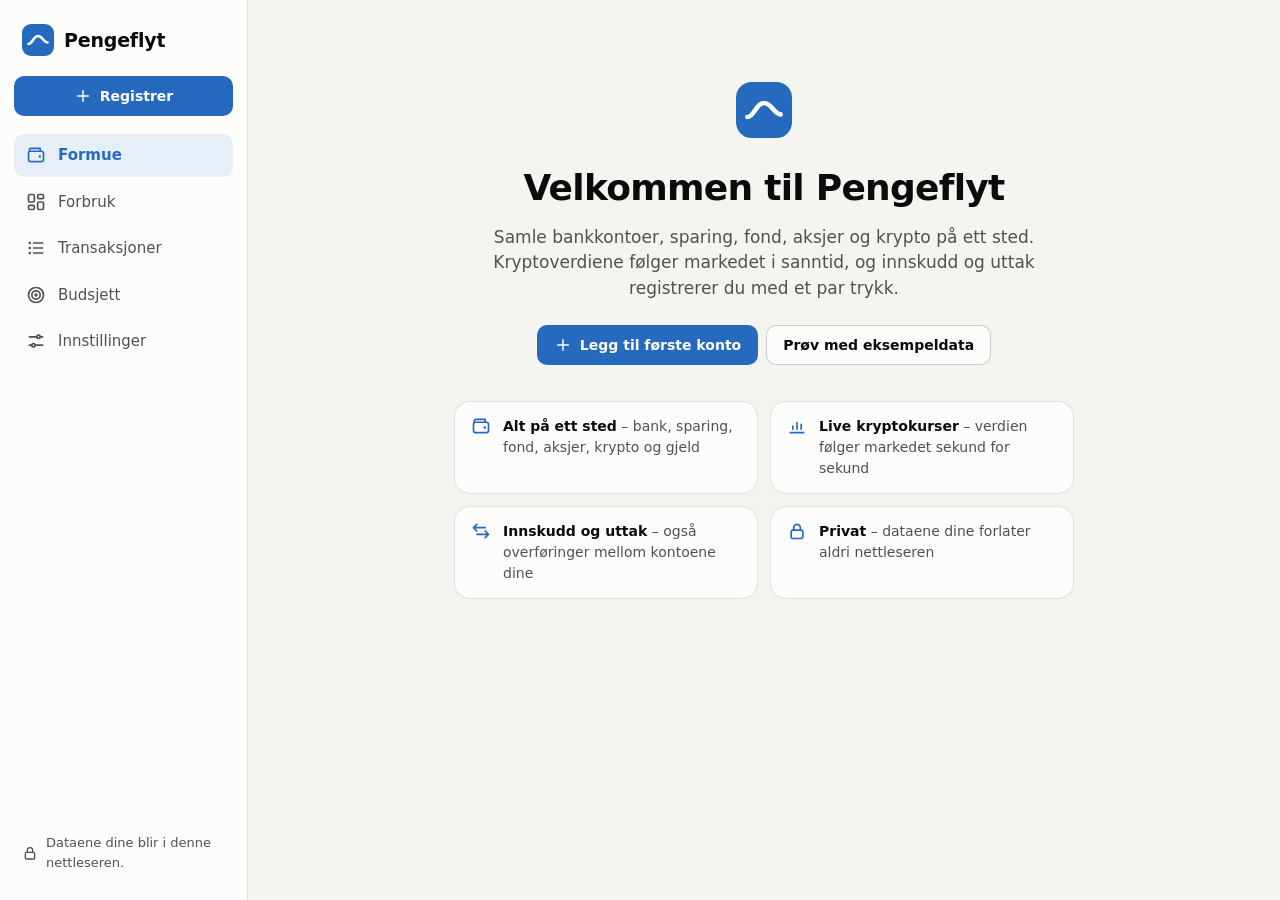
==== commit 4e0addb2: "Bygg om til formueoversikt med live kryptokurser, på norsk - Formue: kontoer (bank, sparing, fond, a" ====
--- a/index.html
+++ b/index.html
@@ -1,63 +1,211 @@
 <!doctype html>
-<html lang="en">
+<html lang="nb">
 <head>
   <meta charset="utf-8">
   <meta name="viewport" content="width=device-width, initial-scale=1, viewport-fit=cover">
-  <title>Pengeflyt · Personal finance tracker</title>
-  <meta name="description" content="Pengeflyt is a personal finance tracker: log income and expenses, set monthly budgets per category and see where your money goes.">
+  <title>Pengeflyt · Formue og forbruk</title>
+  <meta name="description" content="Pengeflyt samler formuen din – bank, sparing, fond, aksjer og krypto – med live kryptokurser, og holder oversikt over forbruk og budsjetter.">
   <meta name="color-scheme" content="light dark">
   <link rel="icon" href="favicon.svg" type="image/svg+xml">
   <link rel="stylesheet" href="styles.css">
   <script type="module" src="src/app.js"></script>
 </head>
 <body>
-  <a class="skip-link" href="#view">Skip to content</a>
+  <a class="skip-link" href="#view">Hopp til innholdet</a>
 
   <div class="app">
-    <nav class="sidebar" aria-label="Main">
-      <a class="brand" href="#/dashboard">
+    <nav class="sidebar" aria-label="Hovedmeny">
+      <a class="brand" href="#/formue">
         <svg class="logo" width="32" height="32" viewBox="0 0 32 32" aria-hidden="true">
           <rect width="32" height="32" rx="9" fill="#256abf"/>
           <path d="M6.5 20c3.8 0 5-8 9.5-8s5.7 6.5 9.5 6.5" fill="none" stroke="#fff" stroke-width="2.6" stroke-linecap="round"/>
         </svg>
         <span>Pengeflyt</span>
       </a>
-      <button type="button" class="button button-primary sidebar-add" data-action="add-transaction">
-        <span data-icon="plus"></span>Add transaction
+      <button type="button" class="button button-primary sidebar-add" data-action="quick-add">
+        <span data-icon="plus"></span><span data-slot="quick-add-label">Registrer</span>
       </button>
-      <a class="nav-link" href="#/dashboard" data-route="dashboard"><span data-icon="overview"></span><span>Overview</span></a>
-      <a class="nav-link" href="#/transactions" data-route="transactions"><span data-icon="list"></span><span>Transactions</span></a>
-      <a class="nav-link" href="#/budgets" data-route="budgets"><span data-icon="target"></span><span>Budgets</span></a>
-      <a class="nav-link" href="#/settings" data-route="settings"><span data-icon="settings"></span><span>Settings</span></a>
-      <p class="sidebar-foot"><span data-icon="lock"></span>Your data stays in this browser.</p>
+      <a class="nav-link" href="#/formue" data-route="networth"><span data-icon="wallet"></span><span>Formue</span></a>
+      <a class="nav-link" href="#/forbruk" data-route="spending"><span data-icon="overview"></span><span>Forbruk</span></a>
+      <a class="nav-link" href="#/transaksjoner" data-route="transactions"><span data-icon="list"></span><span>Transaksjoner</span></a>
+      <a class="nav-link" href="#/budsjett" data-route="budgets"><span data-icon="target"></span><span>Budsjett</span></a>
+      <a class="nav-link" href="#/innstillinger" data-route="settings"><span data-icon="settings"></span><span>Innstillinger</span></a>
+      <p class="sidebar-foot"><span data-icon="lock"></span>Dataene dine blir i denne nettleseren.</p>
     </nav>
 
     <main id="view" class="view" tabindex="-1">
-      <p class="loading">Loading…</p>
-      <noscript>Pengeflyt needs JavaScript to run.</noscript>
+      <p class="loading">Laster …</p>
+      <noscript>Pengeflyt trenger JavaScript for å kjøre.</noscript>
     </main>
   </div>
 
-  <button type="button" class="fab" data-action="add-transaction" aria-label="Add transaction"><span data-icon="plus"></span></button>
+  <button type="button" class="fab" data-action="quick-add" aria-label="Registrer"><span data-icon="plus"></span></button>
   <div id="toasts" class="toasts" aria-live="polite"></div>
   <input type="file" id="import-file" accept=".json,application/json" hidden>
 
-  <!-- Add / edit transaction -->
+  <datalist id="institutions"></datalist>
+
+  <!-- Ny / endre konto -->
+  <dialog id="account-dialog" class="sheet" aria-labelledby="account-dialog-title">
+    <form method="dialog" novalidate>
+      <header class="sheet-header">
+        <h2 id="account-dialog-title">Ny konto</h2>
+        <button type="button" class="icon-button" data-close aria-label="Lukk"><span data-icon="close"></span></button>
+      </header>
+      <div class="sheet-body">
+        <fieldset class="field">
+          <legend>Type</legend>
+          <div class="category-grid type-grid" data-slot="types"></div>
+          <p class="field-error" id="account-type-error" hidden></p>
+        </fieldset>
+
+        <div class="field-row field-row-even">
+          <div class="field">
+            <label for="account-name">Navn</label>
+            <input class="input" id="account-name" maxlength="40" autocomplete="off" aria-describedby="account-name-error">
+            <p class="field-error" id="account-name-error" hidden></p>
+          </div>
+          <div class="field">
+            <label for="account-institution">Bank eller plattform <span class="optional">(valgfritt)</span></label>
+            <input class="input" id="account-institution" list="institutions" maxlength="40" autocomplete="off" placeholder="F.eks. DNB, Nordnet, Firi">
+            <p class="field-error" id="account-institution-error" hidden></p>
+          </div>
+        </div>
+
+        <div class="field" data-for="opening">
+          <label for="account-amount" data-slot="amount-label">Saldo nå</label>
+          <div class="amount-input">
+            <input id="account-amount" inputmode="decimal" autocomplete="off" placeholder="0" aria-describedby="account-amount-error">
+            <span class="amount-currency" data-slot="currency">kr</span>
+          </div>
+          <p class="field-error" id="account-amount-error" hidden></p>
+        </div>
+
+        <div class="field" data-for="invested">
+          <label for="account-invested">Hvorav satt inn av deg <span class="optional">(valgfritt)</span></label>
+          <div class="amount-input amount-input-small">
+            <input id="account-invested" inputmode="decimal" autocomplete="off" placeholder="Samme som verdien" aria-describedby="account-invested-hint account-invested-error">
+            <span class="amount-currency" data-slot="currency">kr</span>
+          </div>
+          <p class="field-hint" id="account-invested-hint">Brukes til å regne ut avkastningen. Står det tomt, regnes all verdien som innskudd.</p>
+          <p class="field-error" id="account-invested-error" hidden></p>
+        </div>
+
+        <div class="field-row field-row-even" data-for="crypto">
+          <div class="field">
+            <label for="account-asset">Første mynt</label>
+            <select class="input" id="account-asset"></select>
+          </div>
+          <div class="field">
+            <label for="account-quantity">Antall <span class="optional">(valgfritt)</span></label>
+            <input class="input" id="account-quantity" inputmode="decimal" autocomplete="off" placeholder="F.eks. 0,005" aria-describedby="account-quantity-error">
+            <p class="field-error" id="account-quantity-error" hidden></p>
+          </div>
+        </div>
+        <div class="field" data-for="crypto">
+          <label for="account-paid">Betalt totalt <span class="optional">(valgfritt)</span></label>
+          <div class="amount-input amount-input-small">
+            <input id="account-paid" inputmode="decimal" autocomplete="off" placeholder="0" aria-describedby="account-crypto-hint account-paid-error">
+            <span class="amount-currency" data-slot="currency">kr</span>
+          </div>
+          <p class="field-hint" id="account-crypto-hint" data-slot="crypto-hint"></p>
+          <p class="field-error" id="account-paid-error" hidden></p>
+        </div>
+      </div>
+      <footer class="sheet-footer">
+        <button type="button" class="button button-ghost-danger" data-delete hidden><span data-icon="trash"></span>Slett konto</button>
+        <span class="spacer"></span>
+        <button type="button" class="button button-secondary" data-close>Avbryt</button>
+        <button type="submit" class="button button-primary">Lagre</button>
+      </footer>
+    </form>
+  </dialog>
+
+  <!-- Registrer en bevegelse: innskudd, uttak, ny verdi, kjøp eller salg -->
+  <dialog id="move-dialog" class="sheet" aria-labelledby="move-dialog-title">
+    <form method="dialog" novalidate>
+      <header class="sheet-header">
+        <h2 id="move-dialog-title">Registrer</h2>
+        <button type="button" class="icon-button" data-close aria-label="Lukk"><span data-icon="close"></span></button>
+      </header>
+      <div class="sheet-body">
+        <div class="field">
+          <label for="move-account">Konto</label>
+          <select class="input" id="move-account"></select>
+          <p class="field-error" id="move-account-error" hidden></p>
+        </div>
+
+        <fieldset class="segmented segmented-wide" data-slot="kinds"></fieldset>
+        <p class="field-error" id="move-kind-error" hidden></p>
+
+        <div class="field-row field-row-even">
+          <div class="field" data-for="asset">
+            <label for="move-asset">Mynt</label>
+            <select class="input" id="move-asset"></select>
+            <p class="field-error" id="move-asset-error" hidden></p>
+          </div>
+          <div class="field" data-for="quantity">
+            <label for="move-quantity">Antall</label>
+            <input class="input" id="move-quantity" inputmode="decimal" autocomplete="off" placeholder="F.eks. 0,005" aria-describedby="move-quantity-hint move-quantity-error">
+            <p class="field-error" id="move-quantity-error" hidden></p>
+          </div>
+        </div>
+        <p class="field-hint" id="move-quantity-hint" data-for="quantity" data-slot="quantity-hint"></p>
+
+        <div class="field">
+          <label for="move-amount" data-slot="amount-label">Beløp</label>
+          <div class="amount-input">
+            <input id="move-amount" inputmode="decimal" autocomplete="off" placeholder="0" aria-describedby="move-amount-hint move-amount-error">
+            <span class="amount-currency" data-slot="currency">kr</span>
+          </div>
+          <p class="field-hint" id="move-amount-hint" data-slot="amount-hint"></p>
+          <p class="field-error" id="move-amount-error" hidden></p>
+        </div>
+
+        <div class="field" data-for="counter">
+          <label for="move-counter" data-slot="counter-label">Pengene kom fra</label>
+          <select class="input" id="move-counter" aria-describedby="move-counter-hint move-counter-error"></select>
+          <p class="field-hint" id="move-counter-hint">Velger du en konto, flyttes beløpet dit (eller derfra) også, så formuen ikke telles dobbelt.</p>
+          <p class="field-error" id="move-counter-error" hidden></p>
+        </div>
+
+        <div class="field-row">
+          <div class="field">
+            <label for="move-date">Dato</label>
+            <input class="input" id="move-date" type="date" aria-describedby="move-date-error">
+            <p class="field-error" id="move-date-error" hidden></p>
+          </div>
+          <div class="field">
+            <label for="move-note">Notat <span class="optional">(valgfritt)</span></label>
+            <input class="input" id="move-note" maxlength="120" autocomplete="off" placeholder="F.eks. Fast sparing" aria-describedby="move-note-error">
+            <p class="field-error" id="move-note-error" hidden></p>
+          </div>
+        </div>
+      </div>
+      <footer class="sheet-footer">
+        <span class="spacer"></span>
+        <button type="button" class="button button-secondary" data-close>Avbryt</button>
+        <button type="submit" class="button button-primary">Lagre</button>
+      </footer>
+    </form>
+  </dialog>
+
+  <!-- Ny / endre transaksjon -->
   <dialog id="tx-dialog" class="sheet" aria-labelledby="tx-dialog-title">
     <form method="dialog" novalidate>
       <header class="sheet-header">
-        <h2 id="tx-dialog-title">Add transaction</h2>
-        <button type="button" class="icon-button" data-close aria-label="Close"><span data-icon="close"></span></button>
+        <h2 id="tx-dialog-title">Ny transaksjon</h2>
+        <button type="button" class="icon-button" data-close aria-label="Lukk"><span data-icon="close"></span></button>
       </header>
       <div class="sheet-body">
         <fieldset class="segmented segmented-wide">
           <legend class="visually-hidden">Type</legend>
-          <label><input type="radio" name="type" value="expense" checked><span>Expense</span></label>
-          <label><input type="radio" name="type" value="income"><span>Income</span></label>
+          <label><input type="radio" name="type" value="expense" checked><span>Utgift</span></label>
+          <label><input type="radio" name="type" value="income"><span>Inntekt</span></label>
         </fieldset>
 
         <div class="field">
-          <label for="tx-amount">Amount</label>
+          <label for="tx-amount">Beløp</label>
           <div class="amount-input">
             <input id="tx-amount" name="amount" inputmode="decimal" autocomplete="off" placeholder="0" aria-describedby="tx-amount-error">
             <span class="amount-currency" data-slot="currency">kr</span>
@@ -66,43 +214,43 @@
         </div>
 
         <fieldset class="field">
-          <legend>Category</legend>
+          <legend>Kategori</legend>
           <div class="category-grid" data-slot="categories"></div>
           <p class="field-error" id="tx-category-error" hidden></p>
         </fieldset>
 
         <div class="field-row">
           <div class="field">
-            <label for="tx-date">Date</label>
+            <label for="tx-date">Dato</label>
             <input class="input" id="tx-date" name="date" type="date" aria-describedby="tx-date-error">
             <p class="field-error" id="tx-date-error" hidden></p>
           </div>
           <div class="field">
-            <label for="tx-note">Note <span class="optional">(optional)</span></label>
-            <input class="input" id="tx-note" name="note" maxlength="120" autocomplete="off" placeholder="e.g. Weekly shop" aria-describedby="tx-note-error">
+            <label for="tx-note">Notat <span class="optional">(valgfritt)</span></label>
+            <input class="input" id="tx-note" name="note" maxlength="120" autocomplete="off" placeholder="F.eks. Ukeshandel" aria-describedby="tx-note-error">
             <p class="field-error" id="tx-note-error" hidden></p>
           </div>
         </div>
       </div>
       <footer class="sheet-footer">
-        <button type="button" class="button button-ghost-danger" data-delete hidden><span data-icon="trash"></span>Delete</button>
-        <span class="spacer"></span>
-        <button type="button" class="button button-secondary" data-close>Cancel</button>
-        <button type="submit" class="button button-primary">Save</button>
-      </footer>
-    </form>
-  </dialog>
-
-  <!-- Set a monthly budget for one category -->
+        <button type="button" class="button button-ghost-danger" data-delete hidden><span data-icon="trash"></span>Slett</button>
+        <span class="spacer"></span>
+        <button type="button" class="button button-secondary" data-close>Avbryt</button>
+        <button type="submit" class="button button-primary">Lagre</button>
+      </footer>
+    </form>
+  </dialog>
+
+  <!-- Månedlig budsjett for én kategori -->
   <dialog id="budget-dialog" class="sheet sheet-small" aria-labelledby="budget-dialog-title">
     <form method="dialog" novalidate>
       <header class="sheet-header">
-        <h2 id="budget-dialog-title">Budget</h2>
-        <button type="button" class="icon-button" data-close aria-label="Close"><span data-icon="close"></span></button>
+        <h2 id="budget-dialog-title">Budsjett</h2>
+        <button type="button" class="icon-button" data-close aria-label="Lukk"><span data-icon="close"></span></button>
       </header>
       <div class="sheet-body">
         <div class="field">
-          <label for="budget-amount">Monthly budget</label>
+          <label for="budget-amount">Månedlig budsjett</label>
           <div class="amount-input">
             <input id="budget-amount" name="amount" inputmode="decimal" autocomplete="off" placeholder="0" aria-describedby="budget-hint budget-amount-error">
             <span class="amount-currency" data-slot="currency">kr</span>
@@ -115,15 +263,15 @@
         </p>
       </div>
       <footer class="sheet-footer">
-        <button type="button" class="button button-ghost-danger" data-remove hidden>Remove budget</button>
-        <span class="spacer"></span>
-        <button type="button" class="button button-secondary" data-close>Cancel</button>
-        <button type="submit" class="button button-primary">Save</button>
-      </footer>
-    </form>
-  </dialog>
-
-  <!-- Yes/no questions -->
+        <button type="button" class="button button-ghost-danger" data-remove hidden>Fjern budsjett</button>
+        <span class="spacer"></span>
+        <button type="button" class="button button-secondary" data-close>Avbryt</button>
+        <button type="submit" class="button button-primary">Lagre</button>
+      </footer>
+    </form>
+  </dialog>
+
+  <!-- Ja/nei-spørsmål -->
   <dialog id="confirm-dialog" class="sheet sheet-small" aria-labelledby="confirm-title">
     <form method="dialog">
       <div class="sheet-body confirm-body">
@@ -132,20 +280,20 @@
       </div>
       <footer class="sheet-footer">
         <span class="spacer"></span>
-        <button value="cancel" class="button button-secondary">Cancel</button>
+        <button value="cancel" class="button button-secondary">Avbryt</button>
         <button value="confirm" class="button button-primary" data-slot="confirm">OK</button>
       </footer>
     </form>
   </dialog>
 
   <script>
-    // Browsers refuse to load the app's JavaScript modules from a file:// address,
-    // so explain how to start it properly instead of showing a blank page.
+    // Nettlesere nekter å laste appens JavaScript-moduler fra en fil (file://),
+    // så forklar hvordan den startes i stedet for å vise en tom side.
     if (location.protocol === 'file:') {
       document.getElementById('view').innerHTML =
-        '<div class="file-warning"><h1>Almost there!</h1>' +
-        '<p>Browsers block this app when it is opened directly as a file. Start the small local web server from the project folder:</p>' +
-        '<pre>python3 serve.py</pre><p>…and open <a href="http://localhost:8000">http://localhost:8000</a>.</p></div>';
+        '<div class="file-warning"><h1>Nesten der!</h1>' +
+        '<p>Nettleseren blokkerer appen når den åpnes direkte som en fil. Start den lille webserveren fra prosjektmappen:</p>' +
+        '<pre>python3 serve.py</pre><p>…og åpne <a href="http://localhost:8000">http://localhost:8000</a>.</p></div>';
     }
   </script>
 </body>
--- a/styles.css
+++ b/styles.css
@@ -23,6 +23,7 @@
   --income: #2a78d6;
   --expense: #eb6834;
   --meter-ok: #2a78d6;
+  --series-1: #2a78d6;
   --good: #0ca30c;
   --warning: #fab219;
   --critical: #d03b3b;
@@ -60,6 +61,7 @@
     --income: #3987e5;
     --expense: #d95926;
     --meter-ok: #3987e5;
+  --series-1: #3987e5;
     --good-text: #0ca30c;
     --critical-text: #e66767;
     --hover-band: rgba(255, 255, 255, 0.05);
@@ -91,6 +93,7 @@
   --income: #3987e5;
   --expense: #d95926;
   --meter-ok: #3987e5;
+  --series-1: #3987e5;
   --good-text: #0ca30c;
   --critical-text: #e66767;
   --hover-band: rgba(255, 255, 255, 0.05);
@@ -1675,6 +1678,431 @@
     opacity: 0;
     transform: translateY(12px);
   }
+}
+
+/* ---------- Formue ---------- */
+
+.hero-top {
+  display: flex;
+  flex-wrap: wrap;
+  align-items: center;
+  justify-content: space-between;
+  gap: 8px 12px;
+}
+
+.live-chip {
+  display: inline-flex;
+  align-items: center;
+  gap: 6px;
+  padding: 3px 10px 3px 8px;
+  border-radius: 999px;
+  background: var(--surface-2);
+  color: var(--text-2);
+  font-size: 12px;
+  font-weight: 600;
+  white-space: nowrap;
+}
+
+.live-dot {
+  width: 8px;
+  height: 8px;
+  border-radius: 50%;
+  background: var(--text-3);
+}
+
+.live-live {
+  color: var(--good-text);
+}
+
+.live-live .live-dot {
+  background: var(--good);
+  animation: pulse 2s ease-out infinite;
+}
+
+.live-error .live-dot {
+  background: var(--warning);
+}
+
+@keyframes pulse {
+  0% {
+    box-shadow: 0 0 0 0 rgba(12, 163, 12, 0.5);
+  }
+  70%,
+  100% {
+    box-shadow: 0 0 0 6px rgba(12, 163, 12, 0);
+  }
+}
+
+/* Et tall blinker kort grønt eller rødt når kursen endrer det. */
+.flash-up {
+  animation: flash-up 1.2s ease-out;
+}
+
+.flash-down {
+  animation: flash-down 1.2s ease-out;
+}
+
+@keyframes flash-up {
+  from {
+    color: var(--good-text);
+  }
+}
+
+@keyframes flash-down {
+  from {
+    color: var(--critical-text);
+  }
+}
+
+.gain,
+.change {
+  color: var(--text-2);
+  font-size: 13px;
+  font-weight: 500;
+  font-variant-numeric: tabular-nums;
+}
+
+.gain.is-up,
+.change.is-up,
+.delta-value.is-up {
+  color: var(--good-text);
+}
+
+.gain.is-down,
+.change.is-down,
+.delta-value.is-down {
+  color: var(--critical-text);
+}
+
+.card-header-wrap {
+  flex-wrap: wrap;
+}
+
+.header-controls {
+  display: flex;
+  flex-wrap: wrap;
+  align-items: center;
+  gap: 8px;
+}
+
+.range-toggle {
+  display: inline-flex;
+  padding: 2px;
+  border-radius: 8px;
+  background: var(--surface-3);
+}
+
+.range-toggle button {
+  min-width: 36px;
+  height: 28px;
+  padding: 0 8px;
+  border: 0;
+  border-radius: 6px;
+  background: transparent;
+  color: var(--text-2);
+  font-size: 13px;
+  font-weight: 600;
+  cursor: pointer;
+}
+
+.range-toggle button[aria-pressed="true"] {
+  background: var(--surface);
+  color: var(--text);
+  box-shadow: 0 1px 3px rgba(11, 11, 11, 0.12);
+}
+
+.chart .line {
+  fill: none;
+  stroke: var(--series-1);
+  stroke-width: 2;
+  stroke-linejoin: round;
+  stroke-linecap: round;
+}
+
+.chart .area {
+  fill: var(--series-1);
+  fill-opacity: 0.1;
+}
+
+.chart .end-dot,
+.chart .crosshair-dot {
+  fill: var(--series-1);
+  stroke: var(--surface);
+  stroke-width: 2;
+}
+
+.chart .crosshair {
+  display: none;
+}
+
+.chart .crosshair.is-visible {
+  display: inline;
+}
+
+.chart .crosshair-line {
+  stroke: var(--axis);
+  stroke-width: 1;
+}
+
+.chart .hit {
+  touch-action: pan-y; /* dra sidelengs over grafen på mobil uten at siden ruller */
+}
+
+.key-line {
+  background: var(--series-1);
+}
+
+.chart-note {
+  margin-top: 12px;
+  color: var(--text-2);
+  font-size: 12px;
+}
+
+.account-group + .account-group {
+  margin-top: 18px;
+}
+
+.account-group-head {
+  display: flex;
+  align-items: center;
+  justify-content: space-between;
+  gap: 12px;
+}
+
+.group-total {
+  display: flex;
+  align-items: baseline;
+  gap: 8px;
+  font-variant-numeric: tabular-nums;
+  white-space: nowrap;
+}
+
+.group-total strong {
+  font-weight: 600;
+}
+
+.share-track {
+  display: block;
+  height: 6px;
+  margin: 8px 0 4px;
+  overflow: hidden;
+  border-radius: 3px;
+  background: var(--surface-2);
+}
+
+.share-fill {
+  display: block;
+  height: 100%;
+  border-radius: 0 3px 3px 0;
+  background: var(--series-1);
+  transition: width 0.4s ease;
+}
+
+.account-list {
+  margin: 0 -10px;
+  padding: 0;
+  list-style: none;
+}
+
+.account-row {
+  display: flex;
+  align-items: center;
+  justify-content: space-between;
+  gap: 12px;
+  padding: 9px 10px;
+  border-radius: 12px;
+  color: inherit;
+  text-decoration: none;
+}
+
+.account-row:hover {
+  background: var(--surface-2);
+}
+
+.account-main {
+  display: grid;
+  min-width: 0;
+}
+
+.account-name,
+.account-sub {
+  overflow: hidden;
+  text-overflow: ellipsis;
+  white-space: nowrap;
+}
+
+.account-name {
+  font-weight: 500;
+}
+
+.account-sub {
+  color: var(--text-2);
+  font-size: 13px;
+}
+
+.account-figures {
+  display: grid;
+  justify-items: end;
+  text-align: right;
+  font-variant-numeric: tabular-nums;
+  white-space: nowrap;
+}
+
+.account-figures strong {
+  font-weight: 600;
+}
+
+.price-list {
+  display: grid;
+  margin: 0;
+  padding: 0;
+  list-style: none;
+}
+
+.price-row {
+  display: grid;
+  grid-template-columns: auto minmax(0, 1fr) auto auto;
+  align-items: center;
+  gap: 12px;
+  padding: 10px 0;
+  border-top: 1px solid var(--border);
+}
+
+.price-row:first-child {
+  padding-top: 0;
+  border-top: 0;
+}
+
+.coin-badge {
+  display: inline-grid;
+  place-items: center;
+  min-width: 42px;
+  height: 26px;
+  padding: 0 6px;
+  border-radius: 8px;
+  background: var(--surface-2);
+  font-size: 11px;
+  font-weight: 700;
+  letter-spacing: 0.02em;
+}
+
+.coin-name {
+  overflow: hidden;
+  font-weight: 500;
+  text-overflow: ellipsis;
+  white-space: nowrap;
+}
+
+.coin-price {
+  font-weight: 600;
+  font-variant-numeric: tabular-nums;
+  white-space: nowrap;
+}
+
+.price-row .change {
+  min-width: 64px;
+  text-align: right;
+}
+
+.holdings-table th[scope="row"] {
+  white-space: nowrap;
+}
+
+.back-link {
+  display: inline-flex;
+  align-items: center;
+  gap: 6px;
+  color: var(--text-2);
+  font-weight: 500;
+  text-decoration: none;
+}
+
+.back-link:hover {
+  color: var(--text);
+}
+
+.back-link + .page-header {
+  margin-top: 12px;
+}
+
+.account-title {
+  display: flex;
+  align-items: center;
+  gap: 14px;
+  min-width: 0;
+}
+
+.account-title h1 {
+  overflow-wrap: anywhere;
+}
+
+.account-type-icon {
+  display: grid;
+  flex: none;
+  place-items: center;
+  width: 52px;
+  height: 52px;
+  border: 1px solid var(--border);
+  border-radius: 16px;
+  background: var(--surface);
+  font-size: 26px;
+}
+
+.hero-actions {
+  margin-top: 18px;
+}
+
+.movement-item {
+  display: flex;
+  align-items: center;
+  gap: 4px;
+}
+
+.movement-item .tx-row {
+  flex: 1;
+  min-width: 0;
+}
+
+.tx-row.is-static {
+  cursor: default;
+}
+
+.tx-row.is-static:hover {
+  background: none;
+}
+
+a.tx-row {
+  color: inherit;
+  text-decoration: none;
+}
+
+.tx-figures {
+  display: grid;
+  justify-items: end;
+  text-align: right;
+}
+
+.movement-delete {
+  flex: none;
+  color: var(--text-3);
+}
+
+.movement-delete:hover {
+  color: var(--critical-text);
+}
+
+.category-option input:disabled + span {
+  opacity: 0.4;
+  cursor: not-allowed;
+}
+
+.field-row-even {
+  grid-template-columns: repeat(2, minmax(0, 1fr));
+}
+
+.amount-input-small input {
+  height: 46px;
+  font-size: 20px;
 }
 
 /* ---------- Phones & small tablets ---------- */
@@ -1806,6 +2234,7 @@
   *::before,
   *::after {
     animation-duration: 0.01ms !important;
+    animation-iteration-count: 1 !important;
     transition-duration: 0.01ms !important;
   }
 }
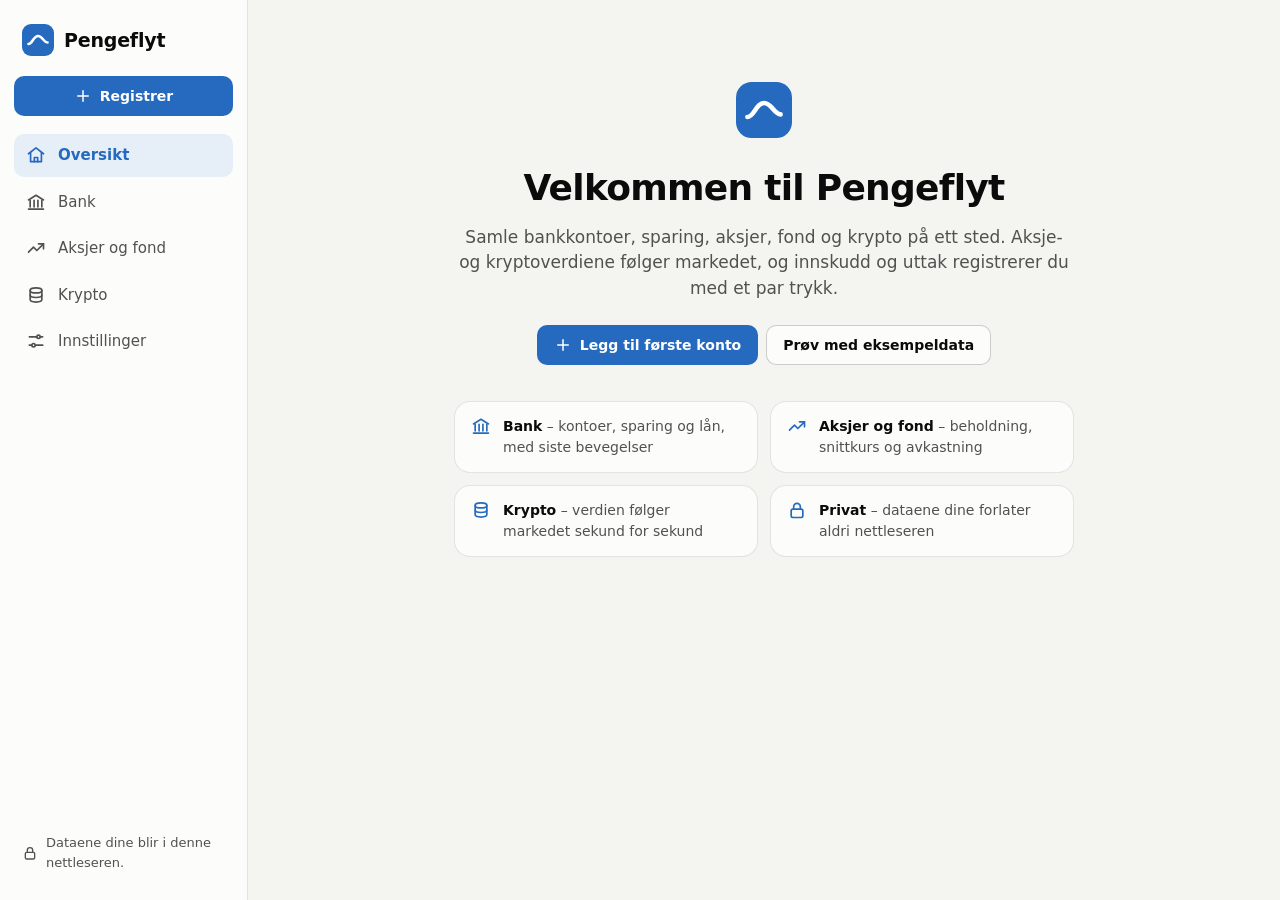
==== commit 96329a5a: "Rydd opp: egne sider for Oversikt, Bank, Aksjer og fond og Krypto - Oversikt (forsiden): bare formue" ====
--- a/index.html
+++ b/index.html
@@ -3,7 +3,7 @@
 <head>
   <meta charset="utf-8">
   <meta name="viewport" content="width=device-width, initial-scale=1, viewport-fit=cover">
-  <title>Pengeflyt · Formue og forbruk</title>
+  <title>Pengeflyt · Formue, bank, aksjer og krypto</title>
   <meta name="description" content="Pengeflyt samler formuen din – bank, sparing, fond, aksjer og krypto – med live kryptokurser, og holder oversikt over forbruk og budsjetter.">
   <meta name="color-scheme" content="light dark">
   <link rel="icon" href="favicon.svg" type="image/svg+xml">
@@ -15,7 +15,7 @@
 
   <div class="app">
     <nav class="sidebar" aria-label="Hovedmeny">
-      <a class="brand" href="#/formue">
+      <a class="brand" href="#/oversikt">
         <svg class="logo" width="32" height="32" viewBox="0 0 32 32" aria-hidden="true">
           <rect width="32" height="32" rx="9" fill="#256abf"/>
           <path d="M6.5 20c3.8 0 5-8 9.5-8s5.7 6.5 9.5 6.5" fill="none" stroke="#fff" stroke-width="2.6" stroke-linecap="round"/>
@@ -25,10 +25,10 @@
       <button type="button" class="button button-primary sidebar-add" data-action="quick-add">
         <span data-icon="plus"></span><span data-slot="quick-add-label">Registrer</span>
       </button>
-      <a class="nav-link" href="#/formue" data-route="networth"><span data-icon="wallet"></span><span>Formue</span></a>
-      <a class="nav-link" href="#/forbruk" data-route="spending"><span data-icon="overview"></span><span>Forbruk</span></a>
-      <a class="nav-link" href="#/transaksjoner" data-route="transactions"><span data-icon="list"></span><span>Transaksjoner</span></a>
-      <a class="nav-link" href="#/budsjett" data-route="budgets"><span data-icon="target"></span><span>Budsjett</span></a>
+      <a class="nav-link" href="#/oversikt" data-route="overview"><span data-icon="home"></span><span>Oversikt</span></a>
+      <a class="nav-link" href="#/bank" data-route="bank"><span data-icon="bank"></span><span>Bank</span></a>
+      <a class="nav-link" href="#/aksjer" data-route="investments"><span data-icon="trend"></span><span class="nav-long">Aksjer og fond</span><span class="nav-short" aria-hidden="true">Aksjer</span></a>
+      <a class="nav-link" href="#/krypto" data-route="crypto"><span data-icon="coins"></span><span>Krypto</span></a>
       <a class="nav-link" href="#/innstillinger" data-route="settings"><span data-icon="settings"></span><span>Innstillinger</span></a>
       <p class="sidebar-foot"><span data-icon="lock"></span>Dataene dine blir i denne nettleseren.</p>
     </nav>
@@ -44,6 +44,7 @@
   <input type="file" id="import-file" accept=".json,application/json" hidden>
 
   <datalist id="institutions"></datalist>
+  <datalist id="ticker-suggestions"></datalist>
 
   <!-- Ny / endre konto -->
   <dialog id="account-dialog" class="sheet" aria-labelledby="account-dialog-title">
@@ -91,18 +92,24 @@
           <p class="field-error" id="account-invested-error" hidden></p>
         </div>
 
-        <div class="field-row field-row-even" data-for="crypto">
-          <div class="field">
+        <div class="field-row field-row-even" data-for="holding">
+          <div class="field" data-for="coin">
             <label for="account-asset">Første mynt</label>
             <select class="input" id="account-asset"></select>
           </div>
+          <div class="field" data-for="ticker">
+            <label for="account-ticker">Første aksje <span class="optional">(valgfritt)</span></label>
+            <input class="input" id="account-ticker" list="ticker-suggestions" autocomplete="off" autocapitalize="characters"
+              placeholder="Søk, f.eks. Equinor" aria-describedby="account-crypto-hint account-ticker-error">
+            <p class="field-error" id="account-ticker-error" hidden></p>
+          </div>
           <div class="field">
             <label for="account-quantity">Antall <span class="optional">(valgfritt)</span></label>
-            <input class="input" id="account-quantity" inputmode="decimal" autocomplete="off" placeholder="F.eks. 0,005" aria-describedby="account-quantity-error">
+            <input class="input" id="account-quantity" inputmode="decimal" autocomplete="off" placeholder="F.eks. 10" aria-describedby="account-quantity-error">
             <p class="field-error" id="account-quantity-error" hidden></p>
           </div>
         </div>
-        <div class="field" data-for="crypto">
+        <div class="field" data-for="holding">
           <label for="account-paid">Betalt totalt <span class="optional">(valgfritt)</span></label>
           <div class="amount-input amount-input-small">
             <input id="account-paid" inputmode="decimal" autocomplete="off" placeholder="0" aria-describedby="account-crypto-hint account-paid-error">
@@ -143,6 +150,12 @@
             <label for="move-asset">Mynt</label>
             <select class="input" id="move-asset"></select>
             <p class="field-error" id="move-asset-error" hidden></p>
+          </div>
+          <div class="field" data-for="ticker">
+            <label for="move-ticker">Aksje</label>
+            <input class="input" id="move-ticker" list="ticker-suggestions" autocomplete="off" autocapitalize="characters"
+              placeholder="Søk, f.eks. Equinor" aria-describedby="move-quantity-hint move-ticker-error">
+            <p class="field-error" id="move-ticker-error" hidden></p>
           </div>
           <div class="field" data-for="quantity">
             <label for="move-quantity">Antall</label>
--- a/styles.css
+++ b/styles.css
@@ -1858,89 +1858,263 @@
   font-size: 12px;
 }
 
-.account-group + .account-group {
+/* ---------- Oversikt, Bank, Aksjer og fond, Krypto ---------- */
+
+.overview {
+  padding: 24px;
+}
+
+.overview-label {
+  color: var(--text-2);
+  font-size: 15px;
+  font-weight: 500;
+}
+
+.overview-value {
+  margin: 6px 0 10px;
+  font-size: clamp(44px, 9vw, 72px);
+  font-weight: 650;
+  line-height: 1;
+  letter-spacing: -0.03em;
+}
+
+.overview-change,
+.wallet-change {
+  display: flex;
+  flex-wrap: wrap;
+  align-items: center;
+  gap: 8px;
+  font-size: 14px;
+}
+
+.wallet-change {
+  margin-top: 6px;
+}
+
+.delta-pill {
+  display: inline-flex;
+  align-items: center;
+  gap: 4px;
+  padding: 3px 10px;
+  border-radius: 999px;
+  background: var(--surface-2);
+  color: var(--text-2);
+  font-weight: 600;
+  font-variant-numeric: tabular-nums;
+}
+
+.delta-pill.is-up {
+  background: color-mix(in oklab, var(--good) 14%, transparent);
+  color: var(--good-text);
+}
+
+.delta-pill.is-down {
+  background: color-mix(in oklab, var(--critical) 14%, transparent);
+  color: var(--critical-text);
+}
+
+.history {
   margin-top: 18px;
 }
 
-.account-group-head {
-  display: flex;
+.history-controls {
+  display: flex;
+  flex-wrap: wrap;
   align-items: center;
   justify-content: space-between;
-  gap: 12px;
-}
-
-.group-total {
-  display: flex;
-  align-items: baseline;
   gap: 8px;
+  margin-top: 10px;
+}
+
+.history-empty {
+  padding: 20px 0;
+}
+
+/* Fanene under Bank */
+.tabs {
+  display: flex;
+  gap: 4px;
+  overflow-x: auto;
+  border-bottom: 1px solid var(--border);
+  scrollbar-width: none;
+}
+
+.page-header + .tabs {
+  margin-top: -4px;
+}
+
+.tab {
+  flex: none;
+  margin-bottom: -1px;
+  padding: 10px 14px;
+  border-bottom: 2px solid transparent;
+  color: var(--text-2);
+  font-size: 14px;
+  font-weight: 600;
+  text-decoration: none;
+}
+
+.tab:hover {
+  color: var(--text);
+}
+
+.tab[aria-current="page"] {
+  border-bottom-color: var(--accent);
+  color: var(--text);
+}
+
+/* Runde snarveier (Overfør, Sett inn, Kjøp …) */
+.quick-actions {
+  display: flex;
+  flex-wrap: wrap;
+  gap: 10px 22px;
+  margin-top: 18px;
+}
+
+.quick-action {
+  display: grid;
+  justify-items: center;
+  gap: 6px;
+  min-width: 64px;
+  padding: 0;
+  border: 0;
+  background: none;
+  color: var(--text);
+  font-size: 13px;
+  font-weight: 600;
+  cursor: pointer;
+}
+
+.quick-action-icon {
+  display: grid;
+  place-items: center;
+  width: 48px;
+  height: 48px;
+  border-radius: 50%;
+  background: var(--accent-soft);
+  color: var(--accent-text);
+  transition: background-color 0.15s;
+}
+
+.quick-action:hover .quick-action-icon {
+  background: color-mix(in oklab, var(--accent) 24%, transparent);
+}
+
+.quick-action:focus-visible {
+  outline: none;
+}
+
+.quick-action:focus-visible .quick-action-icon {
+  outline: 2px solid var(--accent);
+  outline-offset: 2px;
+}
+
+.button-buy {
+  background: #0a7f0a;
+  color: #fff;
+}
+
+.button-buy:hover {
+  background: #086a08;
+}
+
+.button-sell {
+  background: #c13030;
+  color: #fff;
+}
+
+.button-sell:hover {
+  background: #a82828;
+}
+
+.portfolio-stats {
+  display: grid;
+  grid-template-columns: repeat(auto-fit, minmax(130px, 1fr));
+  gap: 12px 16px;
+  margin: 14px 0 0;
+}
+
+.portfolio-stats dt {
+  color: var(--text-2);
+  font-size: 13px;
+  font-weight: 500;
+}
+
+.portfolio-stats dd {
+  margin: 2px 0 0;
+  font-size: 16px;
+  font-weight: 600;
   font-variant-numeric: tabular-nums;
-  white-space: nowrap;
-}
-
-.group-total strong {
-  font-weight: 600;
-}
-
-.share-track {
-  display: block;
-  height: 6px;
-  margin: 8px 0 4px;
-  overflow: hidden;
-  border-radius: 3px;
-  background: var(--surface-2);
-}
-
-.share-fill {
-  display: block;
-  height: 100%;
-  border-radius: 0 3px 3px 0;
-  background: var(--series-1);
-  transition: width 0.4s ease;
-}
-
-.account-list {
+}
+
+/* Lister med kontoer, eiendeler og markeder */
+.list-card > .card-title,
+.list-card > .card-header {
+  margin-bottom: 6px;
+}
+
+.account-list,
+.asset-list {
   margin: 0 -10px;
   padding: 0;
   list-style: none;
 }
 
-.account-row {
-  display: flex;
-  align-items: center;
-  justify-content: space-between;
+.account-list > li + li,
+.asset-list > li + li {
+  border-top: 1px solid var(--border);
+}
+
+.account-row,
+.asset-row,
+.market-row {
+  display: flex;
+  align-items: center;
   gap: 12px;
-  padding: 9px 10px;
-  border-radius: 12px;
+  padding: 12px 10px;
   color: inherit;
   text-decoration: none;
 }
 
-.account-row:hover {
+.account-row,
+.asset-row {
+  border-radius: 12px;
+}
+
+.account-row:hover,
+.asset-row:hover {
   background: var(--surface-2);
 }
 
-.account-main {
-  display: grid;
+.account-main,
+.asset-main {
+  display: grid;
+  flex: 1;
   min-width: 0;
 }
 
 .account-name,
-.account-sub {
+.account-sub,
+.asset-name,
+.asset-sub {
   overflow: hidden;
   text-overflow: ellipsis;
   white-space: nowrap;
 }
 
-.account-name {
+.account-name,
+.asset-name {
   font-weight: 500;
 }
 
-.account-sub {
+.account-sub,
+.asset-sub {
   color: var(--text-2);
   font-size: 13px;
 }
 
-.account-figures {
+.account-figures,
+.asset-figures {
   display: grid;
   justify-items: end;
   text-align: right;
@@ -1948,29 +2122,45 @@
   white-space: nowrap;
 }
 
-.account-figures strong {
+.account-figures strong,
+.asset-figures strong {
   font-weight: 600;
 }
 
-.price-list {
-  display: grid;
-  margin: 0;
-  padding: 0;
-  list-style: none;
-}
-
-.price-row {
-  display: grid;
-  grid-template-columns: auto minmax(0, 1fr) auto auto;
-  align-items: center;
-  gap: 12px;
-  padding: 10px 0;
-  border-top: 1px solid var(--border);
-}
-
-.price-row:first-child {
-  padding-top: 0;
-  border-top: 0;
+.row-chevron {
+  flex: none;
+  color: var(--text-3);
+}
+
+.coin-icon,
+.stock-icon {
+  display: inline-grid;
+  flex: none;
+  place-items: center;
+  width: 38px;
+  height: 38px;
+  font-size: 11px;
+  font-weight: 800;
+  letter-spacing: 0.02em;
+}
+
+.coin-icon {
+  border-radius: 50%;
+  background: var(--coin);
+  color: var(--coin-text);
+  box-shadow: inset 0 0 0 1px rgba(255, 255, 255, 0.14);
+}
+
+.coin-icon.is-long {
+  font-size: 9.5px;
+}
+
+.stock-icon {
+  border: 1px solid var(--border);
+  border-radius: 10px;
+  background: var(--surface-2);
+  color: var(--text);
+  font-size: 10px;
 }
 
 .coin-badge {
@@ -1986,22 +2176,83 @@
   letter-spacing: 0.02em;
 }
 
-.coin-name {
+/* Beholdningen av aksjer */
+.holdings th,
+.holdings td {
+  padding-top: 12px;
+  padding-bottom: 12px;
+  vertical-align: middle;
+}
+
+.holdings tbody th[scope="row"] {
+  font-weight: 400;
+}
+
+.holding-link {
+  display: flex;
+  align-items: center;
+  gap: 10px;
+  min-width: 0;
+  color: inherit;
+  text-decoration: none;
+}
+
+.holding-link:hover .holding-title {
+  text-decoration: underline;
+}
+
+.holding-text {
+  display: grid;
+  min-width: 0;
+  text-align: left;
+}
+
+.holding-title {
+  max-width: 220px;
   overflow: hidden;
-  font-weight: 500;
+  font-weight: 600;
   text-overflow: ellipsis;
   white-space: nowrap;
 }
 
-.coin-price {
+.holding-meta {
+  color: var(--text-2);
+  font-size: 12px;
+}
+
+.holding-value {
+  display: block;
   font-weight: 600;
-  font-variant-numeric: tabular-nums;
-  white-space: nowrap;
-}
-
-.price-row .change {
-  min-width: 64px;
-  text-align: right;
+}
+
+.mobile-only,
+.nav-short {
+  display: none;
+}
+
+.fund-row {
+  display: grid;
+  grid-template-columns: minmax(0, 1fr) auto auto;
+  align-items: center;
+  gap: 12px;
+  padding: 12px 0;
+  border-top: 1px solid var(--border);
+}
+
+.fund-row:first-child {
+  padding-top: 4px;
+  border-top: 0;
+}
+
+.fund-main {
+  display: grid;
+  min-width: 0;
+  color: inherit;
+  text-decoration: none;
+}
+
+.fund-main:hover .account-name {
+  text-decoration: underline;
 }
 
 .holdings-table th[scope="row"] {
@@ -2141,6 +2392,20 @@
 
   .nav-link[aria-current="page"] {
     background: none;
+  }
+
+  /* "Aksjer" i stedet for "Aksjer og fond"; den lange teksten leses fortsatt av skjermlesere. */
+  .nav-long {
+    position: absolute;
+    width: 1px;
+    height: 1px;
+    overflow: hidden;
+    clip: rect(0 0 0 0);
+    white-space: nowrap;
+  }
+
+  .nav-short {
+    display: inline;
   }
 
   .view {
@@ -2214,6 +2479,16 @@
     grid-template-columns: minmax(0, 1fr);
   }
 
+  /* Bare tickeren i beholdningstabellen på mobil; navnet leses fortsatt av skjermlesere. */
+  .holding-name {
+    position: absolute;
+    width: 1px;
+    height: 1px;
+    overflow: hidden;
+    clip: rect(0 0 0 0);
+    white-space: nowrap;
+  }
+
   dialog.sheet,
   dialog.sheet-small {
     width: 100%;
@@ -2229,6 +2504,62 @@
   }
 }
 
+/* Smale skjermer: aksjetabellen viser bare navn, i dag og verdi (resten står under navnet og verdien). */
+@media (max-width: 699px) {
+  .holdings .col-optional {
+    display: none;
+  }
+
+  .holdings .mobile-only {
+    display: inline;
+  }
+
+  .holdings td .mobile-only {
+    display: block;
+    font-size: 12px;
+  }
+
+  .holding-title {
+    max-width: 150px;
+  }
+
+  .overview {
+    padding: 18px;
+  }
+
+  /* Fanene deler bredden, så alle fire får plass på en smal telefon */
+  .tabs {
+    gap: 0;
+  }
+
+  .tab {
+    flex: 1 1 auto;
+    padding: 10px 6px;
+    text-align: center;
+  }
+
+  /* Snarveiene på én rad */
+  .quick-actions {
+    display: grid;
+    grid-template-columns: repeat(4, minmax(0, 1fr));
+    gap: 10px 8px;
+  }
+
+  .quick-action {
+    min-width: 0;
+  }
+
+  /* Fond: "Ny verdi" under raden, så navnet får plass */
+  .fund-row {
+    grid-template-columns: minmax(0, 1fr) auto;
+  }
+
+  .fund-row .button {
+    grid-column: 1 / -1;
+    justify-self: start;
+  }
+}
+
 @media (prefers-reduced-motion: reduce) {
   *,
   *::before,
